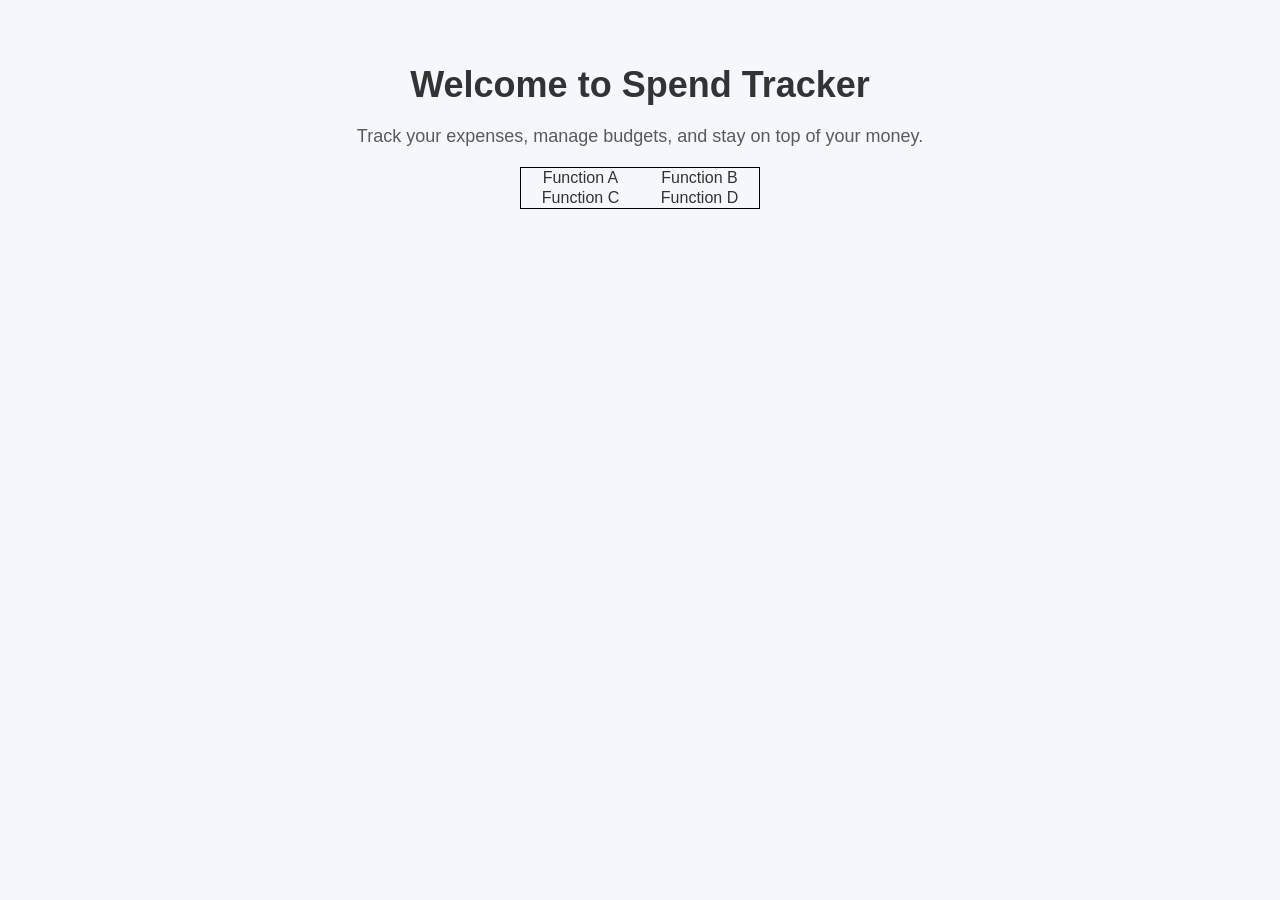
==== public/homepage.html @ a6229117 "Add homepage.html and loginpage.html" ====
<!DOCTYPE html>
<html lang="en">
<head>
    <meta charset="UTF-8">
    <meta name="viewport" content="width=device-width, initial-scale=1.0">
    <title>Home - Spend Tracker </title>
</head>
<body>
    <h1>Welcome to Spend Tracker</h1>
    <p>Track your expenses, manage budgets, and stay on top of your money.</p>
<!-- Modify the font -->
    <style>
        body {
            font-family: "Goudy Bookletter 1911", sans-serif;
            color: #333;
            background: #f4f7fb;
            margin: 0;
            padding: 40px;
            text-align: center;
        }
        h1 {
            font-size: 36px;
            margin-bottom: 20px;
        }
        p {
            font-size: 18px;
            opacity: 0.8;
        }
    </style>
    <table style="width:20%; border:1px solid black; margin: 20px auto; border-collapse: collapse;">
    <tr> 
    <td> Function A</td>
    <td> Function B</td>
    </tr>
    <tr>
    <td> Function C</td>
    <td> Function D</td>   
    </tr>
    </table>
</body>
</html>

</html>
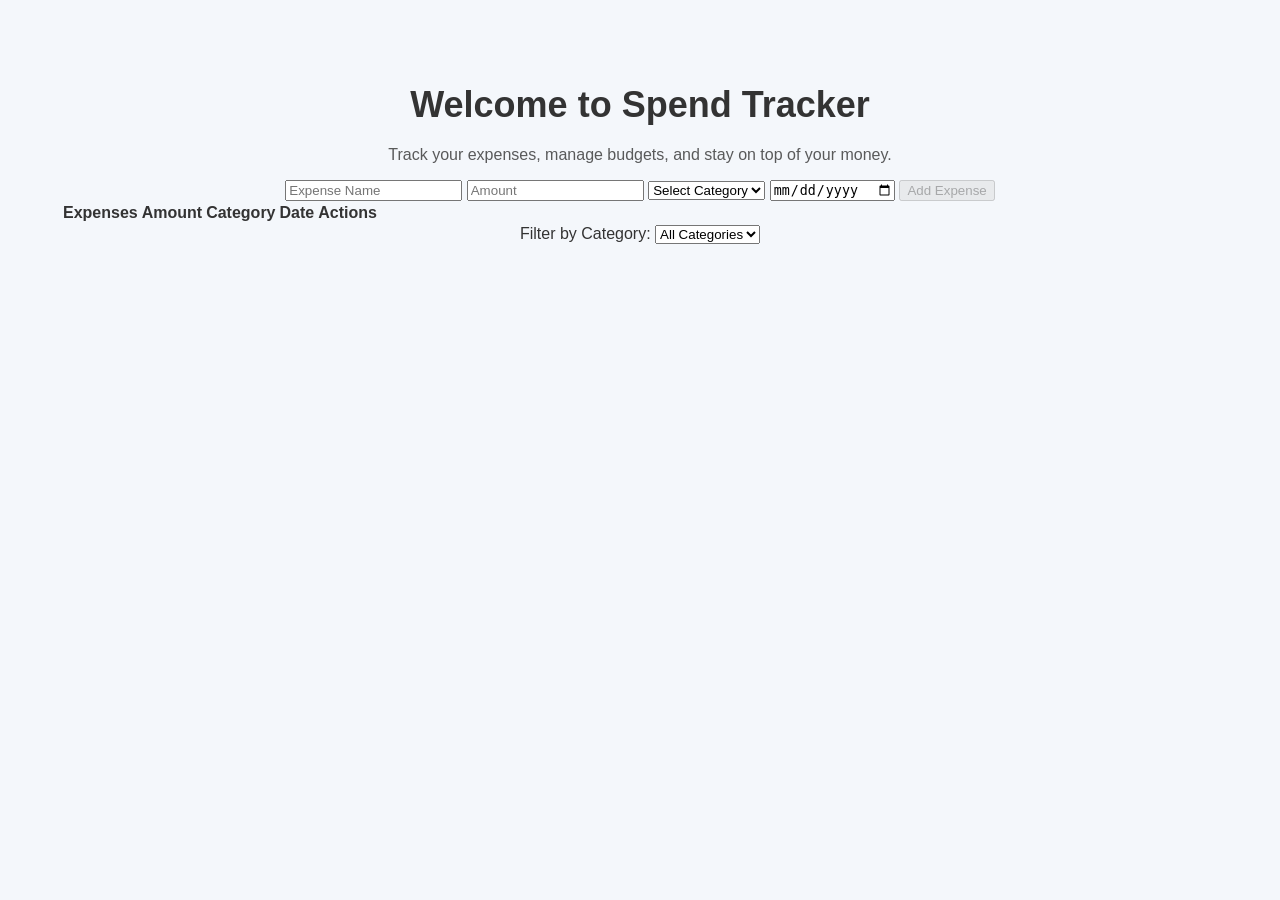
==== commit f51c6648: "draft spend tracker features and table" ====
--- a/public/homepage.html
+++ b/public/homepage.html
@@ -15,7 +15,7 @@
             color: #333;
             background: #f4f7fb;
             margin: 0;
-            padding: 40px;
+            padding: 60px;
             text-align: center;
         }
         h1 {
@@ -23,20 +23,57 @@
             margin-bottom: 20px;
         }
         p {
-            font-size: 18px;
+            font-size: 16px;
             opacity: 0.8;
         }
     </style>
-    <table style="width:20%; border:1px solid black; margin: 20px auto; border-collapse: collapse;">
-    <tr> 
-    <td> Function A</td>
-    <td> Function B</td>
-    </tr>
-    <tr>
-    <td> Function C</td>
-    <td> Function D</td>   
-    </tr>
-    </table>
+    <div class="form-group">
+        <input type="text" id="expense-name"
+        placeholder="Expense Name">
+        <input type="number" id="expense-amount"
+        placeholder="Amount">
+        <select id="expense-category">
+            <option value="" disabled selected>Select Category</option>
+            <option value="Food">Food</option>
+            <option value="Transport">Transport</option>
+            <option value="Entertainment">Entertainment</option>
+            <option value="Utilities">Utilities</option>
+            <option value="Others">Others</option>
+        </select>
+        <input type="date" id="expense-date">
+        <button id="add-expense" disabled> Add Expense</button>
+    </div>
+
+    <div>
+        <table>
+            <thead>
+                <tr>
+                    <th>Expenses</th>
+                    <th>Amount</th>
+                    <th>Category</th>
+                    <th>Date</th>
+                    <th>Actions</th>
+                </tr>
+            </thead>
+
+            <tbody id="expense-table"></tbody>
+        </table>
+    </div>
+
+    <div class="filter-group">
+        <div>
+            <label for="category-filter">Filter by Category:</label>
+            <select id="category-filter">
+                <option value="">All Categories</option>
+                <option value="Food">Food</option>
+                <option value="Transport">Transport</option>
+                <option value="Entertainment">Entertainment</option>
+                <option value="Utilities">Utilities</option>
+                <option value="Others">Others</option>
+            </select>
+        </div>
+    </div>
+
 </body>
 </html>
 
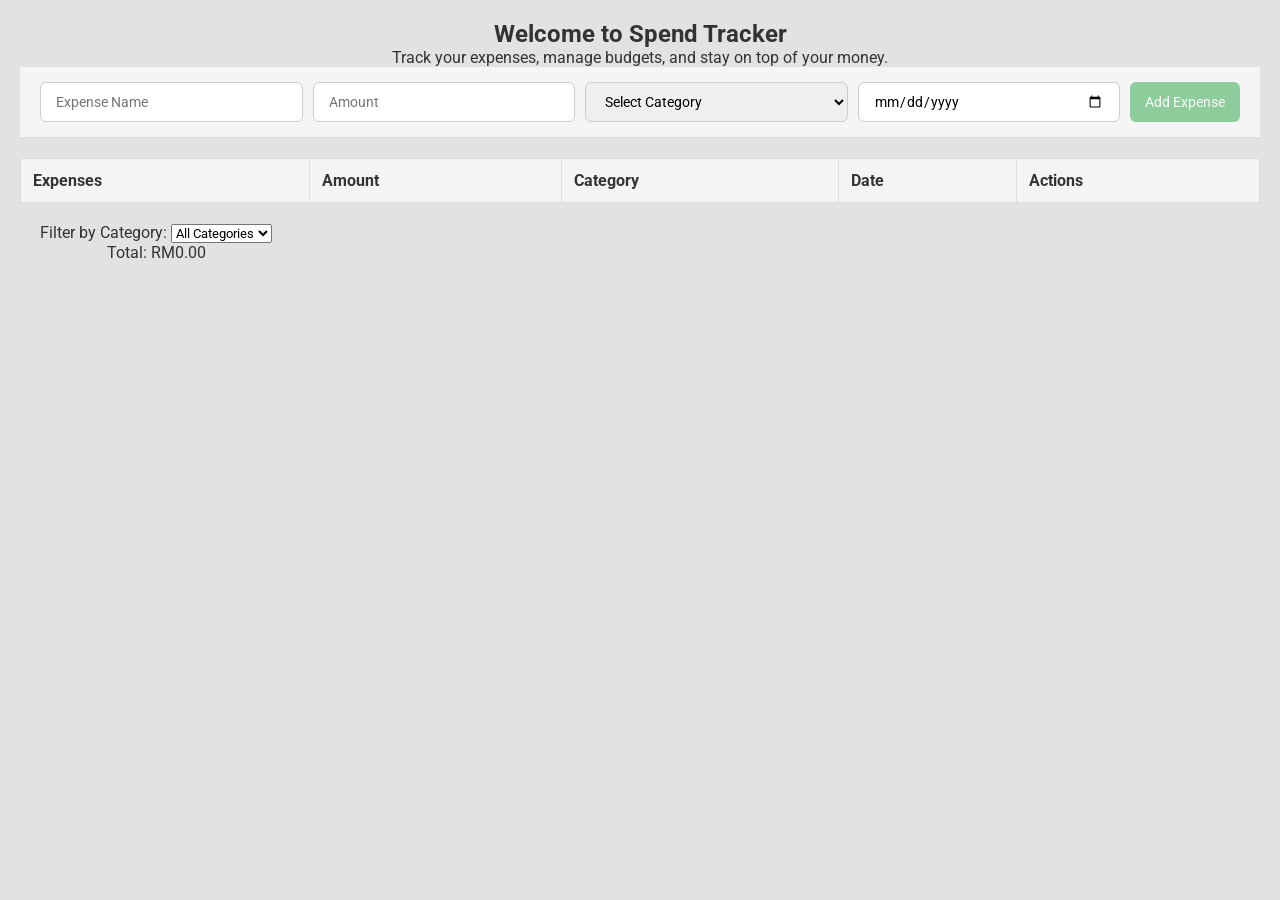
==== commit 706dd948: "done overall html code and css code" ====
--- a/public/homepage.html
+++ b/public/homepage.html
@@ -4,29 +4,20 @@
     <meta charset="UTF-8">
     <meta name="viewport" content="width=device-width, initial-scale=1.0">
     <title>Home - Spend Tracker </title>
+    <link rel="stylesheet" href="style.css">
 </head>
+<style>
+    body {
+        font-family: 'Arial', sans-serif;
+        text-align: center;
+        padding: 20px;
+    }
+</style>
 <body>
     <h1>Welcome to Spend Tracker</h1>
     <p>Track your expenses, manage budgets, and stay on top of your money.</p>
 <!-- Modify the font -->
-    <style>
-        body {
-            font-family: "Goudy Bookletter 1911", sans-serif;
-            color: #333;
-            background: #f4f7fb;
-            margin: 0;
-            padding: 60px;
-            text-align: center;
-        }
-        h1 {
-            font-size: 36px;
-            margin-bottom: 20px;
-        }
-        p {
-            font-size: 16px;
-            opacity: 0.8;
-        }
-    </style>
+
     <div class="form-group">
         <input type="text" id="expense-name"
         placeholder="Expense Name">
@@ -71,8 +62,43 @@
                 <option value="Utilities">Utilities</option>
                 <option value="Others">Others</option>
             </select>
+
+            <div class ="total"></div>
+                 Total: RM<span id="total-expense">0.00</span>
         </div>
     </div>
+
+    <!--edit pop up-->
+    <div id="edit-modal" class="modal">
+        <div class="modal-content">
+            <h2>Edit Expense </h2>
+            <input type="text" id="edit-expense-name"
+        placeholder="Expense Name">
+        <input type="number" id="edit-expense-amount"
+        placeholder="Amount">
+        <select id="edit-expense-category">
+            <option value="" disabled selected>Select Category</option>
+            <option value="Food">Food</option>
+            <option value="Transport">Transport</option>
+            <option value="Entertainment">Entertainment</option>
+            <option value="Utilities">Utilities</option>
+            <option value="Others">Others</option>
+        </select>
+        <input type="date" id="edit-expense-date">
+        <button class="confirm-btn"
+        id="confirm-edit">Save Changes</button>
+        <button class="cancel-btn"
+        onclick="closeModal('edit-modal')">Cancel</button>
+        </div>
+    </div>
+
+<!-- Delete popup -->
+ <div id="delete-modal" class="modal">
+    <h2>Confirm Delete</h2>
+    <p>Are you sure you want to delete this expense?</p>
+    <button class="confirm-btn" id="confirm-delete">Yes, Delete</button>
+    <button class="cancel-btn" onclick="closeModal('delete-modal')">Cancel</button>
+ </div>
 
 </body>
 </html>
--- a/public/style.css
+++ b/public/style.css
@@ -0,0 +1,295 @@
+@import url('https://fonts.googleapis.com/css2?family=Roboto:wght@400;700&display=swap');
+
+* {
+    margin: 0;
+    padding: 0;
+    box-sizing: border-box;
+    font-family: 'Roboto', sans-serif;
+}
+
+::-webkit-scrollbar {
+    width: 0;
+}
+
+body {
+    background-color: rgb(226, 226, 226);
+    color: #333;
+}
+
+header {
+    padding: 20px;
+    text-align: center;
+    background-color: rgb(3, 201, 240);
+    color: white;
+}
+
+h1 {
+    margin: 0;
+    font-size: 24px;
+}
+
+.form-group {
+    display: flex;
+    flex-wrap: wrap;
+    gap: 10px;
+    padding: 15px 20px;
+    background-color: #f5f5f5;
+    border-bottom: 1px solid #ddd;
+}
+
+.form-group input,
+.form-group select,
+.form-group button {
+    padding: 10px 15px;
+    border: 1px solid #ccc;
+    font-size: 14px;
+    border-radius: 6px;
+}
+
+.form-group button {
+    background-color: #28a745;
+    color: white;
+    border: none;
+    cursor: pointer;
+    transition: 0.3s;
+}
+
+.form-group button:hover {
+    background-color: #218838;
+}
+
+button:disabled {
+    opacity: 0.5;
+    pointer-events: none;
+}
+
+.form-group input,
+.form-group select {
+    flex: 1;
+    min-width: 120px;
+}
+
+.form-group button {
+    flex: 0 0 auto;
+}
+
+table {
+    width: 100%;
+    border-collapse: collapse;
+    margin: 20px 0;
+}
+
+table th,
+table td {
+    padding: 12px;
+    text-align: left;
+    border: 1px solid #ddd;
+}
+
+table th {
+    background-color: #f4f4f4;
+}
+
+.empty-table-message {
+    text-align: center;
+    font-size: 16px;
+    font-weight: bold;
+    color: #888;
+    padding: 20px;
+}
+
+.actions button {
+    margin: 0 5px;
+    padding: 8px 12px;
+    border: none;
+    cursor: pointer;
+    border-radius: 20px;
+    font-size: 14px;
+    font-weight: bold;
+    transition: 0.3s;
+}
+
+.edit-btn {
+    background-color: #007bff;
+    color: white;
+    border: none;
+    outline: none;
+    border-radius: 10px;
+    padding: 10px 12px;
+    cursor: pointer;
+    font-size: 16px;
+}
+
+.edit-btn:hover {
+    background-color: #0056b3;
+}
+
+.delete-btn {
+    background-color: #dc3545;
+    color: white;
+    border: none;
+    outline: none;
+    border-radius: 10px;
+    padding: 10px 12px;
+    cursor: pointer;
+    font-size: 16px;
+}
+
+.delete-btn:hover {
+    background-color: #c82333;
+}
+
+.filter-group {
+    display: flex;
+    justify-content: space-between;
+    align-items: center;
+    padding: 0 20px 20px;
+}
+
+.total {
+    font-size: 16px;
+    font-weight: bold;
+}
+
+.modal {
+    position: fixed;
+    top: 0;
+    left: 0;
+    width: 100%;
+    height: 100%;
+    background-color: rgba(0,0,0,0.6);
+    display: none;
+    justify-content: center;
+    align-items: center;
+    z-index: 1000;
+}
+
+.modal-content {
+    background-color: white;
+    padding: 20px 30px;
+    border-radius: 10px;
+    width: 400px;
+    box-shadow: 0 6px 15px rgba(0,0,0,0.3);
+    text-align: center;
+    animation: fadeIn 0.3s ease-in-out;
+}
+
+@keyframes fadeIn {
+    from {
+        opacity: 0;
+        transform: scale(0.9);
+    }
+    to {
+        opacity: 1;
+        transform: scale(1);
+    }
+}
+
+.modal-content h2 {
+    margin-bottom: 20px;
+    font-size: 20px;
+    color: #333;
+}
+
+.modal-content input,
+.modal-content select {
+    margin: 10px 0;
+    padding: 10px;
+    width: 100%;
+    font-size: 14px;
+    border-radius: 6px;
+    border: 1px solid #ccc;
+}
+
+.modal-content button {
+    border: none;
+    cursor: pointer;
+    padding: 10px 15px;
+    border-radius: 15px;
+    margin: 10px 0;
+    font-size: 14px;
+}
+
+.modal-content .confirm-btn {
+    background-color: #28a745;
+    color: white;
+    font-weight: bold;
+    transition: 0.3s;
+}
+
+.modal-content .confirm-btn:hover {
+    background-color: #218838;
+}
+
+.modal-content .cancel-btn {
+    background-color: #dc3545;
+    color: white;
+    font-weight: bold;
+    transition: 0.3s;
+}
+
+.modal-content .cancel-btn:hover {
+    background-color: #a71d2a;
+}
+
+.modal-content p {
+    font-size: 14px;
+    color: #666;
+    margin-bottom: 20px;
+}
+
+@media (max-width: 768px) {
+    .form-group {
+        flex-direction: column;
+        align-items: stretch;
+    }
+    .form-group input,
+    .form-group select,
+    .form-group button {
+        width: 100%;
+        margin-bottom: 10px;
+    }
+    table {
+        font-size: 14px;
+    }
+    .filter-group {
+        flex-direction: column;
+        align-items: flex-start;
+    }
+    .filter-group select,
+    .total {
+        width: 100%;
+    }
+    td button {
+        width: 100%;
+        margin-bottom: 5px;
+        font-size: 14px;
+        padding: 12px 15px;
+    }
+}
+
+@media (max-width: 480px) {
+    header h1 {
+        font-size: 20px;
+    }
+    .modal-content {
+        width: 90%;
+    }
+    table th,
+    table td {
+        padding: 8px;
+    }
+    .filter-group select,
+    .total {
+        font-size: 14px;
+    }
+    .actions button {
+        padding: 10px 15px;
+        font-size: 14px;
+    }
+    td button {
+        width: 100%;
+        padding: 10px 15px;
+        font-size: 14px;
+    }
+}
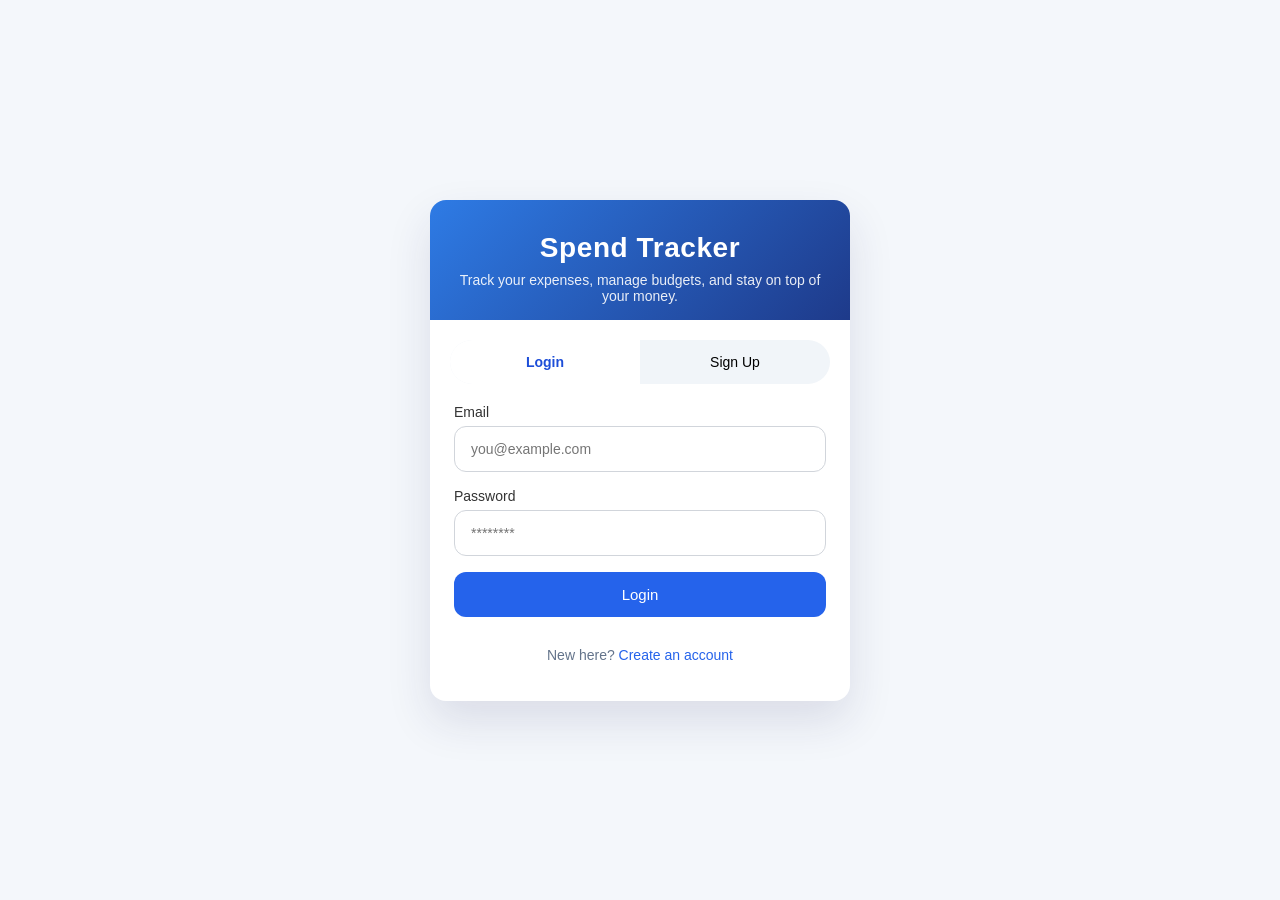
==== commit 166a8264: "Add latest AI features, modify all function." ====
--- a/public/homepage.html
+++ b/public/homepage.html
@@ -3,79 +3,280 @@
 <head>
     <meta charset="UTF-8">
     <meta name="viewport" content="width=device-width, initial-scale=1.0">
-    <title>Home - Spend Tracker </title>
+    <title>Home - Spend Tracker</title>
     <link rel="stylesheet" href="style.css">
+    <style>
+        /* ── Nav bar ─────────────────────────────────────────────────── */
+        header {
+            display: flex;
+            justify-content: space-between;
+            align-items: center;
+            padding: 16px 24px;
+            background: linear-gradient(135deg, #2e7be5, #1e3a8a);
+            color: white;
+        }
+        header h1 { font-size: 22px; margin: 0; }
+        #user-info { font-size: 14px; opacity: 0.9; }
+        #logout-btn {
+            background: rgba(255,255,255,0.2);
+            border: 1px solid rgba(255,255,255,0.4);
+            color: white; padding: 6px 14px;
+            border-radius: 8px; cursor: pointer;
+            font-size: 13px; margin-left: 12px;
+            transition: background 0.2s;
+        }
+        #logout-btn:hover { background: rgba(255,255,255,0.35); }
+        #export-btn {
+            background: #28a745; border: none;
+            color: white; padding: 8px 16px;
+            border-radius: 8px; cursor: pointer;
+            font-size: 13px; font-weight: bold;
+            margin-left: 8px; transition: background 0.2s;
+        }
+        #export-btn:hover { background: #218838; }
+        .header-right { display: flex; align-items: center; }
+
+        /* ── Toast ───────────────────────────────────────────────────── */
+        #toast {
+            position: fixed; bottom: 24px; right: 24px;
+            background: #1e3a8a; color: white;
+            padding: 12px 20px; border-radius: 10px;
+            font-size: 14px; display: none;
+            box-shadow: 0 6px 20px rgba(0,0,0,0.2);
+            z-index: 9999;
+        }
+        #toast.success { background: #28a745; }
+        #toast.error   { background: #dc3545; }
+
+        /* ── Spinner ─────────────────────────────────────────────────── */
+        .spinner {
+            display: inline-block; width: 14px; height: 14px;
+            border: 2px solid #fff; border-top-color: transparent;
+            border-radius: 50%; animation: spin 0.6s linear infinite;
+            margin-right: 6px; vertical-align: middle;
+        }
+        @keyframes spin { to { transform: rotate(360deg); } }
+
+        /* ── Summary bar ─────────────────────────────────────────────── */
+        .summary-bar {
+            display: flex; gap: 16px; padding: 12px 20px;
+            background: #fff; border-bottom: 1px solid #ddd;
+            flex-wrap: wrap; align-items: center;
+        }
+        .summary-card {
+            flex: 1; min-width: 130px;
+            background: #f0f4ff; border-radius: 10px;
+            padding: 12px 16px; text-align: center;
+        }
+        .summary-card .label { font-size: 12px; color: #555; margin-bottom: 4px; }
+        .summary-card .value { font-size: 18px; font-weight: bold; color: #1e3a8a; }
+
+        /* ── AI Insight button ───────────────────────────────────────── */
+        #ai-insight-btn {
+            flex: 0 0 auto;
+            background: linear-gradient(135deg, #7c3aed, #4f46e5);
+            border: none; color: white;
+            padding: 10px 18px; border-radius: 10px;
+            cursor: pointer; font-size: 14px; font-weight: bold;
+            white-space: nowrap; transition: opacity 0.2s, transform 0.15s;
+            box-shadow: 0 4px 12px rgba(79,70,229,0.35);
+        }
+        #ai-insight-btn:hover:not(:disabled) { opacity: 0.88; transform: translateY(-1px); }
+        #ai-insight-btn:disabled { opacity: 0.55; cursor: not-allowed; }
+
+        /* ── AI Smart Add panel ──────────────────────────────────────── */
+        .ai-add-panel {
+            margin: 16px 20px 0;
+            background: linear-gradient(135deg, #eef2ff, #f5f3ff);
+            border: 1px solid #c7d2fe;
+            border-radius: 14px;
+            padding: 16px 20px;
+        }
+        .ai-add-label {
+            font-size: 13px; font-weight: bold;
+            color: #4338ca; margin-bottom: 10px;
+            display: flex; align-items: center; gap: 6px;
+        }
+        .ai-add-label span { font-weight: normal; color: #6366f1; font-size: 12px; }
+        .ai-add-row { display: flex; gap: 10px; align-items: stretch; }
+        #ai-text-input {
+            flex: 1; padding: 12px 16px;
+            border: 1px solid #a5b4fc; border-radius: 10px;
+            font-size: 14px; outline: none;
+            resize: none; height: 48px;
+            background: white; font-family: inherit;
+            transition: border-color 0.2s, box-shadow 0.2s;
+        }
+        #ai-text-input:focus {
+            border-color: #6366f1;
+            box-shadow: 0 0 0 3px rgba(99,102,241,0.15);
+        }
+        #ai-add-btn {
+            background: linear-gradient(135deg, #6366f1, #4f46e5);
+            border: none; color: white;
+            padding: 0 20px; border-radius: 10px;
+            cursor: pointer; font-size: 14px; font-weight: bold;
+            white-space: nowrap; transition: opacity 0.2s, transform 0.15s;
+            box-shadow: 0 4px 12px rgba(99,102,241,0.35);
+        }
+        #ai-add-btn:hover:not(:disabled) { opacity: 0.88; transform: translateY(-1px); }
+        #ai-add-btn:disabled { opacity: 0.55; cursor: not-allowed; }
+        .ai-hint { font-size: 12px; color: #6366f1; margin-top: 8px; opacity: 0.8; }
+
+        /* ── Section divider ─────────────────────────────────────────── */
+        .section-divider {
+            display: flex; align-items: center; gap: 12px;
+            padding: 12px 20px 0; color: #999; font-size: 12px;
+        }
+        .section-divider::before,
+        .section-divider::after {
+            content: ''; flex: 1; border-top: 1px solid #e0e0e0;
+        }
+
+        /* ── AI Insight modal ────────────────────────────────────────── */
+        #insight-modal .modal-content {
+            max-width: 480px; text-align: left; width: 90%;
+        }
+        #insight-modal .modal-content h2 {
+            margin-bottom: 16px; font-size: 18px; color: #1e3a8a;
+        }
+        #insight-body {
+            background: #f8f9ff;
+            border: 1px solid #c7d2fe; border-radius: 10px;
+            padding: 16px; font-size: 15px;
+            line-height: 1.8; color: #333;
+            min-height: 80px; white-space: pre-wrap;
+        }
+        #insight-body.loading {
+            color: #999; font-style: italic;
+            display: flex; align-items: center; gap: 8px;
+        }
+        .insight-spinner {
+            display: inline-block; width: 16px; height: 16px;
+            border: 2px solid #a5b4fc; border-top-color: #4f46e5;
+            border-radius: 50%; animation: spin 0.7s linear infinite;
+            flex-shrink: 0;
+        }
+        .insight-meta {
+            font-size: 12px; color: #888;
+            margin-top: 10px; text-align: right;
+        }
+        #insight-close-btn {
+            margin-top: 16px; background: #4f46e5;
+            color: white; border: none;
+            padding: 10px 24px; border-radius: 10px;
+            cursor: pointer; font-size: 14px; font-weight: bold;
+            display: block; width: 100%; transition: background 0.2s;
+        }
+        #insight-close-btn:hover { background: #4338ca; }
+
+        @media (max-width: 600px) {
+            .ai-add-row  { flex-direction: column; }
+            #ai-add-btn  { padding: 12px; }
+            #ai-insight-btn { width: 100%; text-align: center; }
+        }
+    </style>
 </head>
-<style>
-    body {
-        font-family: 'Arial', sans-serif;
-        text-align: center;
-        padding: 20px;
-    }
-</style>
 <body>
-    <h1>Welcome to Spend Tracker</h1>
-    <p>Track your expenses, manage budgets, and stay on top of your money.</p>
-<!-- Modify the font -->
-
-    <div class="form-group">
-        <input type="text" id="expense-name"
-        placeholder="Expense Name">
-        <input type="number" id="expense-amount"
-        placeholder="Amount">
-        <select id="expense-category">
-            <option value="" disabled selected>Select Category</option>
+
+<!-- ── Header ──────────────────────────────────────────────────────────────── -->
+<header>
+    <h1>💰 Spend Tracker</h1>
+    <div class="header-right">
+        <span id="user-info">Loading…</span>
+        <button id="export-btn" title="Download CSV">⬇ Export CSV</button>
+        <button id="logout-btn">Logout</button>
+    </div>
+</header>
+
+<!-- ── Summary bar + AI Insight 按钮 ────────────────────────────────────────── -->
+<div class="summary-bar">
+    <div class="summary-card">
+        <div class="label">Total Spent</div>
+        <div class="value" id="summary-total">RM 0.00</div>
+    </div>
+    <div class="summary-card">
+        <div class="label">This Month</div>
+        <div class="value" id="summary-month">RM 0.00</div>
+    </div>
+    <div class="summary-card">
+        <div class="label">Entries</div>
+        <div class="value" id="summary-count">0</div>
+    </div>
+    <button id="ai-insight-btn">🤖 AI 财务诊断</button>
+</div>
+
+<!-- ── ✨ AI 智能记账区域 ─────────────────────────────────────────────────────── -->
+<div class="ai-add-panel">
+    <div class="ai-add-label">
+        ✨ 智能记账
+        <span>— 用一句话描述你的消费，AI 自动识别</span>
+    </div>
+    <div class="ai-add-row">
+        <textarea id="ai-text-input"
+            placeholder="例如：今天下午喝咖啡花了 12 块钱..."></textarea>
+        <button id="ai-add-btn">✨ 智能记账</button>
+    </div>
+    <div class="ai-hint">💡 支持中文自然语言，自动识别金额、分类和日期</div>
+</div>
+
+<!-- ── 分隔线 ────────────────────────────────────────────────────────────────── -->
+<div class="section-divider">或者手动填写</div>
+
+<!-- ── 手动记账表单 ──────────────────────────────────────────────────────────── -->
+<div class="form-group">
+    <input type="text"   id="expense-name"     placeholder="Expense Name">
+    <input type="number" id="expense-amount"   placeholder="Amount (RM)" min="0.01" step="0.01">
+    <select id="expense-category">
+        <option value="" disabled selected>Select Category</option>
+        <option value="Food">Food</option>
+        <option value="Transport">Transport</option>
+        <option value="Entertainment">Entertainment</option>
+        <option value="Utilities">Utilities</option>
+        <option value="Others">Others</option>
+    </select>
+    <input type="date" id="expense-date">
+    <button id="add-expense" disabled>Add Expense</button>
+</div>
+
+<!-- ── Filter + total ───────────────────────────────────────────────────────── -->
+<div class="filter-group">
+    <div>
+        <label for="category-filter">Filter by Category:</label>
+        <select id="category-filter">
+            <option value="">All Categories</option>
             <option value="Food">Food</option>
             <option value="Transport">Transport</option>
             <option value="Entertainment">Entertainment</option>
             <option value="Utilities">Utilities</option>
             <option value="Others">Others</option>
         </select>
-        <input type="date" id="expense-date">
-        <button id="add-expense" disabled> Add Expense</button>
-    </div>
-
-    <div>
-        <table>
-            <thead>
-                <tr>
-                    <th>Expenses</th>
-                    <th>Amount</th>
-                    <th>Category</th>
-                    <th>Date</th>
-                    <th>Actions</th>
-                </tr>
-            </thead>
-
-            <tbody id="expense-table"></tbody>
-        </table>
-    </div>
-
-    <div class="filter-group">
-        <div>
-            <label for="category-filter">Filter by Category:</label>
-            <select id="category-filter">
-                <option value="">All Categories</option>
-                <option value="Food">Food</option>
-                <option value="Transport">Transport</option>
-                <option value="Entertainment">Entertainment</option>
-                <option value="Utilities">Utilities</option>
-                <option value="Others">Others</option>
-            </select>
-
-            <div class ="total"></div>
-                 Total: RM<span id="total-expense">0.00</span>
-        </div>
-    </div>
-
-    <!--edit pop up-->
-    <div id="edit-modal" class="modal">
-        <div class="modal-content">
-            <h2>Edit Expense </h2>
-            <input type="text" id="edit-expense-name"
-        placeholder="Expense Name">
-        <input type="number" id="edit-expense-amount"
-        placeholder="Amount">
+    </div>
+    <div class="total">Total: RM<span id="total-expense">0.00</span></div>
+</div>
+
+<!-- ── Expense table ────────────────────────────────────────────────────────── -->
+<div>
+    <table>
+        <thead>
+            <tr>
+                <th>Expense</th>
+                <th>Amount</th>
+                <th>Category</th>
+                <th>Date</th>
+                <th>Actions</th>
+            </tr>
+        </thead>
+        <tbody id="expense-table"></tbody>
+    </table>
+</div>
+
+<!-- ── Edit modal ───────────────────────────────────────────────────────────── -->
+<div id="edit-modal" class="modal">
+    <div class="modal-content">
+        <h2>Edit Expense</h2>
+        <input type="text"   id="edit-expense-name"     placeholder="Expense Name">
+        <input type="number" id="edit-expense-amount"   placeholder="Amount (RM)" min="0.01" step="0.01">
         <select id="edit-expense-category">
             <option value="" disabled selected>Select Category</option>
             <option value="Food">Food</option>
@@ -85,22 +286,300 @@
             <option value="Others">Others</option>
         </select>
         <input type="date" id="edit-expense-date">
-        <button class="confirm-btn"
-        id="confirm-edit">Save Changes</button>
-        <button class="cancel-btn"
-        onclick="closeModal('edit-modal')">Cancel</button>
+        <button class="confirm-btn" id="confirm-edit">Save Changes</button>
+        <button class="cancel-btn" onclick="closeModal('edit-modal')">Cancel</button>
+    </div>
+</div>
+
+<!-- ── Delete modal ─────────────────────────────────────────────────────────── -->
+<div id="delete-modal" class="modal">
+    <div class="modal-content">
+        <h2>Confirm Delete</h2>
+        <p>Are you sure you want to delete this expense?</p>
+        <button class="confirm-btn" id="confirm-delete">Yes, Delete</button>
+        <button class="cancel-btn" onclick="closeModal('delete-modal')">Cancel</button>
+    </div>
+</div>
+
+<!-- ── AI Insight modal ──────────────────────────────────────────────────────── -->
+<div id="insight-modal" class="modal">
+    <div class="modal-content">
+        <h2>🤖 AI 月度财务诊断</h2>
+        <div id="insight-body" class="loading">
+            <span class="insight-spinner"></span> AI 正在分析你的消费数据…
         </div>
-    </div>
-
-<!-- Delete popup -->
- <div id="delete-modal" class="modal">
-    <h2>Confirm Delete</h2>
-    <p>Are you sure you want to delete this expense?</p>
-    <button class="confirm-btn" id="confirm-delete">Yes, Delete</button>
-    <button class="cancel-btn" onclick="closeModal('delete-modal')">Cancel</button>
- </div>
-
+        <div class="insight-meta" id="insight-meta"></div>
+        <button id="insight-close-btn" onclick="closeModal('insight-modal')">关闭</button>
+    </div>
+</div>
+
+<!-- ── Toast ─────────────────────────────────────────────────────────────────── -->
+<div id="toast"></div>
+
+<script>
+// ─── Config ──────────────────────────────────────────────────────────────────
+const API = 'api/expenses.php';
+
+// ─── Auth guard ───────────────────────────────────────────────────────────────
+const userId   = sessionStorage.getItem('userId');
+const userName = sessionStorage.getItem('userName');
+if (!userId) window.location.href = 'index.html';
+document.getElementById('user-info').textContent = `👤 ${userName}`;
+
+// ─── Logout ───────────────────────────────────────────────────────────────────
+document.getElementById('logout-btn').addEventListener('click', () => {
+    sessionStorage.clear();
+    window.location.href = 'index.html';
+});
+
+// ─── Toast ────────────────────────────────────────────────────────────────────
+function toast(msg, type = 'success') {
+    const el = document.getElementById('toast');
+    el.textContent = msg;
+    el.className = type;
+    el.style.display = 'block';
+    setTimeout(() => el.style.display = 'none', 3500);
+}
+
+// ─── API helper ───────────────────────────────────────────────────────────────
+async function apiPost(payload) {
+    const res = await fetch(API, {
+        method: 'POST',
+        headers: { 'Content-Type': 'application/json' },
+        body: JSON.stringify({ userId, ...payload }),
+    });
+    return res.json();
+}
+
+// ─── Modal helpers ────────────────────────────────────────────────────────────
+function openModal(id)  { document.getElementById(id).style.display = 'flex'; }
+function closeModal(id) { document.getElementById(id).style.display = 'none'; }
+
+// ─── Enable add button when manual form is filled ────────────────────────────
+const addBtn = document.getElementById('add-expense');
+const formInputIds = ['expense-name','expense-amount','expense-category','expense-date'];
+formInputIds.forEach(id => {
+    document.getElementById(id).addEventListener('input', () => {
+        addBtn.disabled = !formInputIds.every(i => document.getElementById(i).value);
+    });
+});
+document.getElementById('expense-date').valueAsDate = new Date();
+
+// ─── Load & render expenses ───────────────────────────────────────────────────
+let allExpenses = [];
+
+async function loadExpenses() {
+    const category = document.getElementById('category-filter').value;
+    const data = await apiPost({ action: 'get', category });
+    if (data.success) {
+        allExpenses = data.expenses;
+        renderTable(allExpenses);
+        updateSummary(allExpenses);
+    }
+}
+
+function renderTable(expenses) {
+    const tbody = document.getElementById('expense-table');
+    let total = 0;
+
+    if (expenses.length === 0) {
+        tbody.innerHTML = `<tr><td colspan="5" class="empty-table-message">No expenses recorded yet.</td></tr>`;
+        document.getElementById('total-expense').textContent = '0.00';
+        return;
+    }
+
+    tbody.innerHTML = expenses.map(e => {
+        total += parseFloat(e.amount);
+        const aiTag = e.source === 'ai'
+            ? '<span style="font-size:10px;background:#ede9fe;color:#6d28d9;padding:1px 6px;border-radius:6px;margin-left:4px;">AI</span>'
+            : '';
+        return `
+        <tr>
+            <td>${escHtml(e.name)}${aiTag}</td>
+            <td>RM ${parseFloat(e.amount).toFixed(2)}</td>
+            <td><span class="cat-badge cat-${e.category.toLowerCase()}">${escHtml(e.category)}</span></td>
+            <td>${e.date}</td>
+            <td class="actions">
+                <button class="edit-btn"   onclick="openEdit('${e.id}')">✏️</button>
+                <button class="delete-btn" onclick="openDelete('${e.id}')">🗑️</button>
+            </td>
+        </tr>`;
+    }).join('');
+
+    document.getElementById('total-expense').textContent = total.toFixed(2);
+}
+
+function updateSummary(expenses) {
+    const total = expenses.reduce((s, e) => s + parseFloat(e.amount), 0);
+    const now   = new Date();
+    const month = `${now.getFullYear()}-${String(now.getMonth()+1).padStart(2,'0')}`;
+    const monthTotal = expenses
+        .filter(e => e.date.startsWith(month))
+        .reduce((s, e) => s + parseFloat(e.amount), 0);
+
+    document.getElementById('summary-total').textContent = `RM ${total.toFixed(2)}`;
+    document.getElementById('summary-month').textContent = `RM ${monthTotal.toFixed(2)}`;
+    document.getElementById('summary-count').textContent = expenses.length;
+}
+
+function escHtml(str) {
+    return String(str)
+        .replace(/&/g,'&amp;').replace(/</g,'&lt;').replace(/>/g,'&gt;');
+}
+
+// ─── Category filter ─────────────────────────────────────────────────────────
+document.getElementById('category-filter').addEventListener('change', loadExpenses);
+
+// ─── Manual add expense ───────────────────────────────────────────────────────
+document.getElementById('add-expense').addEventListener('click', async () => {
+    const name     = document.getElementById('expense-name').value.trim();
+    const amount   = parseFloat(document.getElementById('expense-amount').value);
+    const category = document.getElementById('expense-category').value;
+    const date     = document.getElementById('expense-date').value;
+
+    addBtn.innerHTML = '<span class="spinner"></span> Adding…';
+    addBtn.disabled = true;
+
+    const data = await apiPost({ action: 'add', name, amount, category, date });
+    if (data.success) {
+        formInputIds.forEach(id => document.getElementById(id).value = '');
+        document.getElementById('expense-date').valueAsDate = new Date();
+        toast('Expense added!');
+        await loadExpenses();
+    } else {
+        toast(data.message, 'error');
+    }
+    addBtn.textContent = 'Add Expense';
+    // 重置后按钮应保持 disabled，直到表单再次填满
+    addBtn.disabled = true;
+});
+
+// ─── ✨ AI Smart Add ──────────────────────────────────────────────────────────
+document.getElementById('ai-add-btn').addEventListener('click', async () => {
+    const text = document.getElementById('ai-text-input').value.trim();
+    if (!text) {
+        toast('请先输入消费描述哦～', 'error');
+        return;
+    }
+
+    const btn = document.getElementById('ai-add-btn');
+    btn.innerHTML = '<span class="spinner"></span> 解析中…';
+    btn.disabled = true;
+
+    try {
+        const data = await apiPost({ action: 'ai_add', text });
+        if (data.success) {
+            document.getElementById('ai-text-input').value = '';
+            const e = data.expense;
+            toast(`✨ 已记录：${e.name}  RM ${parseFloat(e.amount).toFixed(2)} · ${e.category}`);
+            await loadExpenses();
+        } else {
+            toast(data.message || 'AI 解析失败，请重试或手动填写。', 'error');
+        }
+    } catch (err) {
+        toast('网络错误，请检查 PHP 服务是否运行。', 'error');
+    }
+
+    btn.textContent = '✨ 智能记账';
+    btn.disabled = false;
+});
+
+// ─── 🤖 AI Insight ───────────────────────────────────────────────────────────
+document.getElementById('ai-insight-btn').addEventListener('click', async () => {
+    const body      = document.getElementById('insight-body');
+    const meta      = document.getElementById('insight-meta');
+    const insightBtn = document.getElementById('ai-insight-btn');
+
+    // 重置为 loading 状态再打开 Modal
+    body.className = 'loading';
+    body.innerHTML = '<span class="insight-spinner"></span> AI 正在分析你的消费数据…';
+    meta.textContent = '';
+    openModal('insight-modal');
+    insightBtn.disabled = true;
+
+    try {
+        const data = await apiPost({ action: 'ai_insight' });
+        body.className = '';
+        if (data.success) {
+            body.textContent = data.insight;
+            meta.textContent = data.meta || '';
+        } else {
+            body.textContent = '⚠️ ' + (data.message || 'AI 诊断暂时不可用，请稍后再试。');
+        }
+    } catch (err) {
+        body.className = '';
+        body.textContent = '⚠️ 网络错误，请检查 PHP 服务是否运行。';
+    }
+
+    insightBtn.disabled = false;
+});
+
+// ─── Edit modal ───────────────────────────────────────────────────────────────
+let editingId = null;
+
+function openEdit(id) {
+    const exp = allExpenses.find(e => e.id === id);
+    if (!exp) return;
+    editingId = id;
+    document.getElementById('edit-expense-name').value     = exp.name;
+    document.getElementById('edit-expense-amount').value   = exp.amount;
+    document.getElementById('edit-expense-category').value = exp.category;
+    document.getElementById('edit-expense-date').value     = exp.date;
+    openModal('edit-modal');
+}
+
+document.getElementById('confirm-edit').addEventListener('click', async () => {
+    const name     = document.getElementById('edit-expense-name').value.trim();
+    const amount   = parseFloat(document.getElementById('edit-expense-amount').value);
+    const category = document.getElementById('edit-expense-category').value;
+    const date     = document.getElementById('edit-expense-date').value;
+
+    const data = await apiPost({ action: 'edit', expenseId: editingId, name, amount, category, date });
+    if (data.success) {
+        closeModal('edit-modal');
+        toast('Expense updated!');
+        await loadExpenses();
+    } else {
+        toast(data.message, 'error');
+    }
+});
+
+// ─── Delete modal ─────────────────────────────────────────────────────────────
+let deletingId = null;
+
+function openDelete(id) {
+    deletingId = id;
+    openModal('delete-modal');
+}
+
+document.getElementById('confirm-delete').addEventListener('click', async () => {
+    const data = await apiPost({ action: 'delete', expenseId: deletingId });
+    if (data.success) {
+        closeModal('delete-modal');
+        toast('Expense deleted.', 'error');
+        await loadExpenses();
+    } else {
+        toast(data.message, 'error');
+    }
+});
+
+// ─── CSV Export ───────────────────────────────────────────────────────────────
+document.getElementById('export-btn').addEventListener('click', () => {
+    const rows = [['Name','Amount (RM)','Category','Date']];
+    allExpenses.forEach(e => rows.push([
+        e.name, parseFloat(e.amount).toFixed(2), e.category, e.date
+    ]));
+    const csv  = rows.map(r => r.map(c => `"${String(c).replace(/"/g,'""')}"`).join(',')).join('\n');
+    const blob = new Blob([csv], { type: 'text/csv' });
+    const a    = document.createElement('a');
+    a.href     = URL.createObjectURL(blob);
+    a.download = `expenses_${new Date().toISOString().slice(0,10)}.csv`;
+    a.click();
+    toast('CSV downloaded!');
+});
+
+// ─── Init ─────────────────────────────────────────────────────────────────────
+loadExpenses();
+</script>
 </body>
 </html>
-
-</html>
--- a/public/style.css
+++ b/public/style.css
@@ -7,26 +7,14 @@
     font-family: 'Roboto', sans-serif;
 }
 
-::-webkit-scrollbar {
-    width: 0;
-}
+::-webkit-scrollbar { width: 0; }
 
 body {
     background-color: rgb(226, 226, 226);
     color: #333;
 }
 
-header {
-    padding: 20px;
-    text-align: center;
-    background-color: rgb(3, 201, 240);
-    color: white;
-}
-
-h1 {
-    margin: 0;
-    font-size: 24px;
-}
+h1 { margin: 0; font-size: 24px; }
 
 .form-group {
     display: flex;
@@ -54,24 +42,12 @@
     transition: 0.3s;
 }
 
-.form-group button:hover {
-    background-color: #218838;
-}
-
-button:disabled {
-    opacity: 0.5;
-    pointer-events: none;
-}
+.form-group button:hover { background-color: #218838; }
+button:disabled { opacity: 0.5; pointer-events: none; }
 
 .form-group input,
-.form-group select {
-    flex: 1;
-    min-width: 120px;
-}
-
-.form-group button {
-    flex: 0 0 auto;
-}
+.form-group select { flex: 1; min-width: 120px; }
+.form-group button { flex: 0 0 auto; }
 
 table {
     width: 100%;
@@ -79,16 +55,13 @@
     margin: 20px 0;
 }
 
-table th,
-table td {
+table th, table td {
     padding: 12px;
     text-align: left;
     border: 1px solid #ddd;
 }
 
-table th {
-    background-color: #f4f4f4;
-}
+table th { background-color: #f4f4f4; }
 
 .empty-table-message {
     text-align: center;
@@ -97,6 +70,20 @@
     color: #888;
     padding: 20px;
 }
+
+.cat-badge {
+    display: inline-block;
+    padding: 3px 10px;
+    border-radius: 12px;
+    font-size: 12px;
+    font-weight: bold;
+    color: white;
+}
+.cat-food          { background: #f97316; }
+.cat-transport     { background: #3b82f6; }
+.cat-entertainment { background: #a855f7; }
+.cat-utilities     { background: #10b981; }
+.cat-others        { background: #6b7280; }
 
 .actions button {
     margin: 0 5px;
@@ -110,34 +97,20 @@
 }
 
 .edit-btn {
-    background-color: #007bff;
-    color: white;
-    border: none;
-    outline: none;
-    border-radius: 10px;
-    padding: 10px 12px;
-    cursor: pointer;
-    font-size: 16px;
+    background-color: #007bff; color: white;
+    border: none; outline: none;
+    border-radius: 10px; padding: 10px 12px;
+    cursor: pointer; font-size: 16px;
 }
-
-.edit-btn:hover {
-    background-color: #0056b3;
-}
+.edit-btn:hover { background-color: #0056b3; }
 
 .delete-btn {
-    background-color: #dc3545;
-    color: white;
-    border: none;
-    outline: none;
-    border-radius: 10px;
-    padding: 10px 12px;
-    cursor: pointer;
-    font-size: 16px;
+    background-color: #dc3545; color: white;
+    border: none; outline: none;
+    border-radius: 10px; padding: 10px 12px;
+    cursor: pointer; font-size: 16px;
 }
-
-.delete-btn:hover {
-    background-color: #c82333;
-}
+.delete-btn:hover { background-color: #c82333; }
 
 .filter-group {
     display: flex;
@@ -146,17 +119,11 @@
     padding: 0 20px 20px;
 }
 
-.total {
-    font-size: 16px;
-    font-weight: bold;
-}
+.total { font-size: 16px; font-weight: bold; }
 
 .modal {
-    position: fixed;
-    top: 0;
-    left: 0;
-    width: 100%;
-    height: 100%;
+    position: fixed; top: 0; left: 0;
+    width: 100%; height: 100%;
     background-color: rgba(0,0,0,0.6);
     display: none;
     justify-content: center;
@@ -175,121 +142,51 @@
 }
 
 @keyframes fadeIn {
-    from {
-        opacity: 0;
-        transform: scale(0.9);
-    }
-    to {
-        opacity: 1;
-        transform: scale(1);
-    }
+    from { opacity: 0; transform: scale(0.9); }
+    to   { opacity: 1; transform: scale(1); }
 }
 
-.modal-content h2 {
-    margin-bottom: 20px;
-    font-size: 20px;
-    color: #333;
-}
+.modal-content h2 { margin-bottom: 20px; font-size: 20px; color: #333; }
 
 .modal-content input,
 .modal-content select {
-    margin: 10px 0;
-    padding: 10px;
-    width: 100%;
-    font-size: 14px;
-    border-radius: 6px;
-    border: 1px solid #ccc;
+    margin: 10px 0; padding: 10px;
+    width: 100%; font-size: 14px;
+    border-radius: 6px; border: 1px solid #ccc;
 }
 
 .modal-content button {
-    border: none;
-    cursor: pointer;
-    padding: 10px 15px;
-    border-radius: 15px;
-    margin: 10px 0;
-    font-size: 14px;
+    border: none; cursor: pointer;
+    padding: 10px 15px; border-radius: 15px;
+    margin: 10px 0; font-size: 14px;
 }
 
 .modal-content .confirm-btn {
-    background-color: #28a745;
-    color: white;
-    font-weight: bold;
-    transition: 0.3s;
+    background-color: #28a745; color: white;
+    font-weight: bold; transition: 0.3s;
 }
-
-.modal-content .confirm-btn:hover {
-    background-color: #218838;
-}
+.modal-content .confirm-btn:hover { background-color: #218838; }
 
 .modal-content .cancel-btn {
-    background-color: #dc3545;
-    color: white;
-    font-weight: bold;
-    transition: 0.3s;
+    background-color: #dc3545; color: white;
+    font-weight: bold; transition: 0.3s;
 }
+.modal-content .cancel-btn:hover { background-color: #a71d2a; }
 
-.modal-content .cancel-btn:hover {
-    background-color: #a71d2a;
-}
-
-.modal-content p {
-    font-size: 14px;
-    color: #666;
-    margin-bottom: 20px;
-}
+.modal-content p { font-size: 14px; color: #666; margin-bottom: 20px; }
 
 @media (max-width: 768px) {
-    .form-group {
-        flex-direction: column;
-        align-items: stretch;
+    .form-group { flex-direction: column; align-items: stretch; }
+    .form-group input, .form-group select, .form-group button {
+        width: 100%; margin-bottom: 10px;
     }
-    .form-group input,
-    .form-group select,
-    .form-group button {
-        width: 100%;
-        margin-bottom: 10px;
-    }
-    table {
-        font-size: 14px;
-    }
-    .filter-group {
-        flex-direction: column;
-        align-items: flex-start;
-    }
-    .filter-group select,
-    .total {
-        width: 100%;
-    }
-    td button {
-        width: 100%;
-        margin-bottom: 5px;
-        font-size: 14px;
-        padding: 12px 15px;
-    }
+    table { font-size: 14px; }
+    .filter-group { flex-direction: column; align-items: flex-start; }
+    .filter-group select, .total { width: 100%; }
+    td button { width: 100%; margin-bottom: 5px; }
 }
 
 @media (max-width: 480px) {
-    header h1 {
-        font-size: 20px;
-    }
-    .modal-content {
-        width: 90%;
-    }
-    table th,
-    table td {
-        padding: 8px;
-    }
-    .filter-group select,
-    .total {
-        font-size: 14px;
-    }
-    .actions button {
-        padding: 10px 15px;
-        font-size: 14px;
-    }
-    td button {
-        width: 100%;
-        padding: 10px 15px;
-        font-size: 14px;
-    }
-}+    .modal-content { width: 90%; }
+    table th, table td { padding: 8px; }
+}
